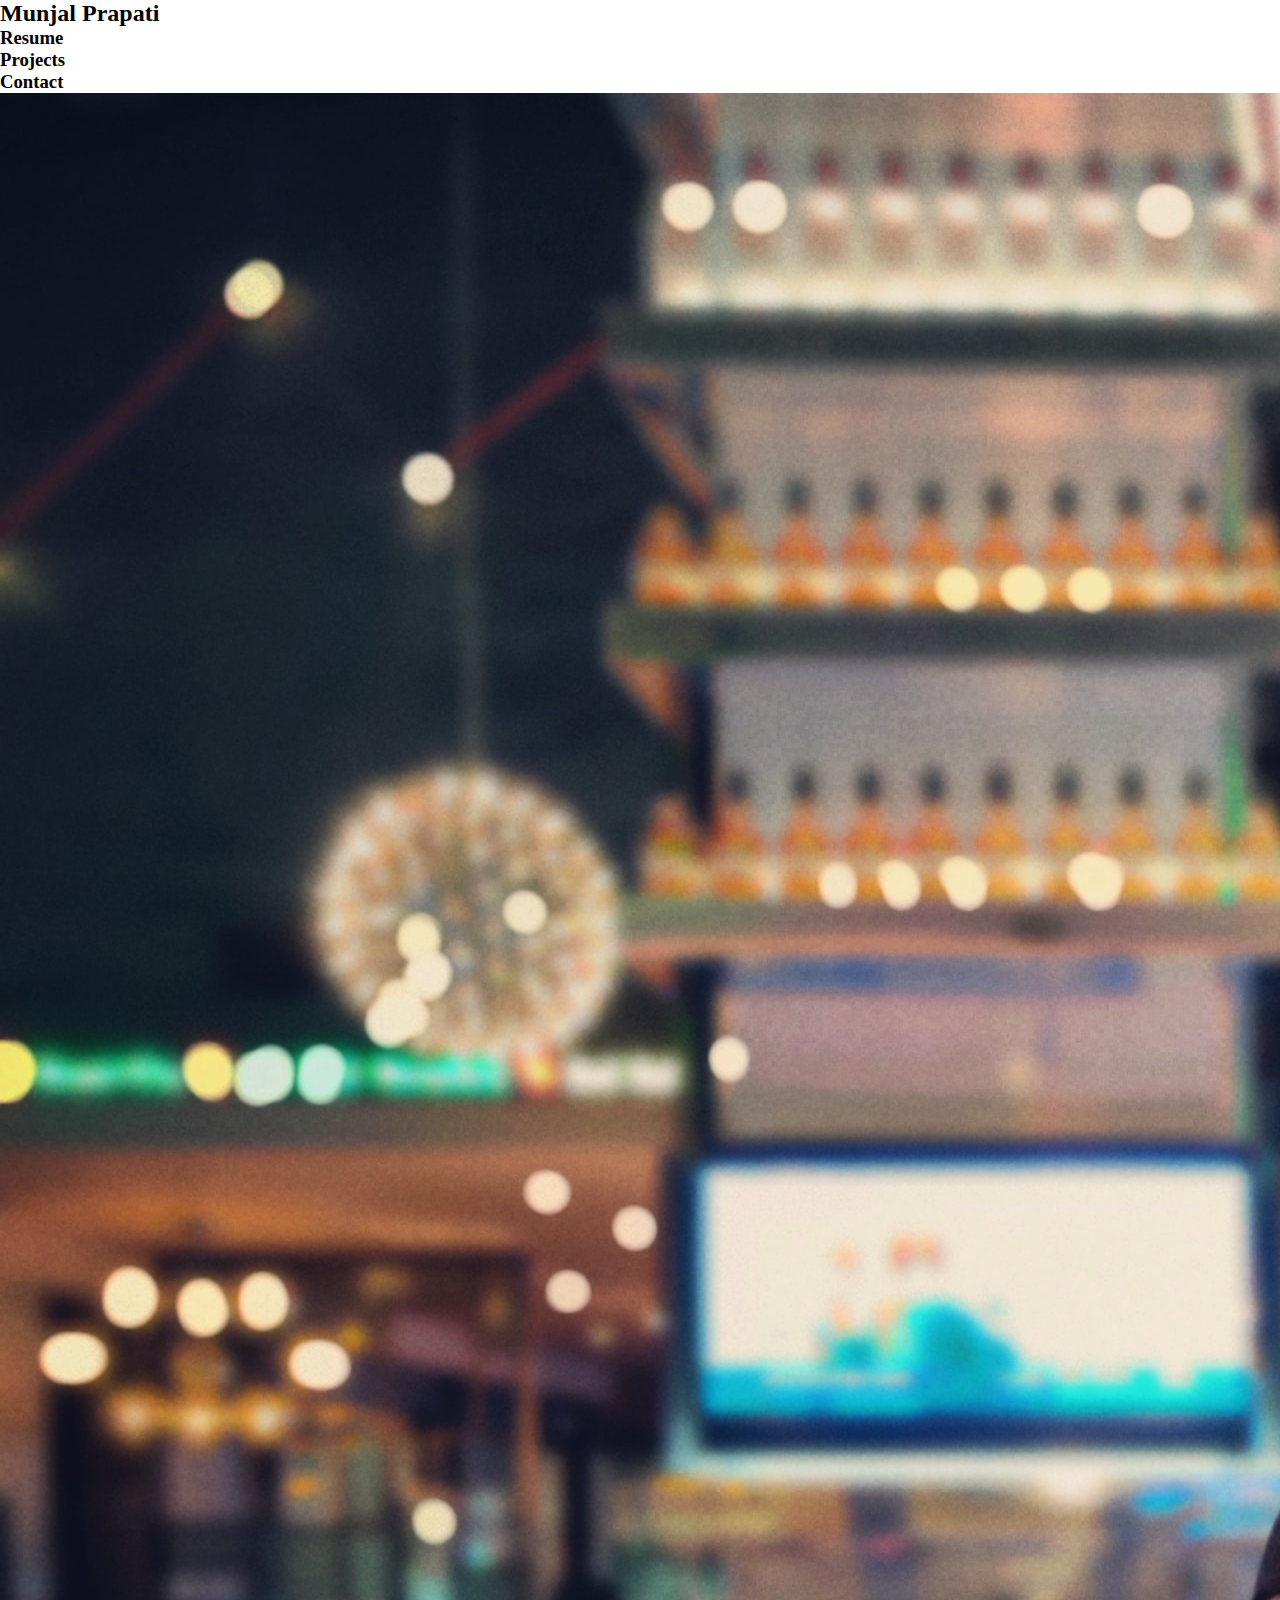
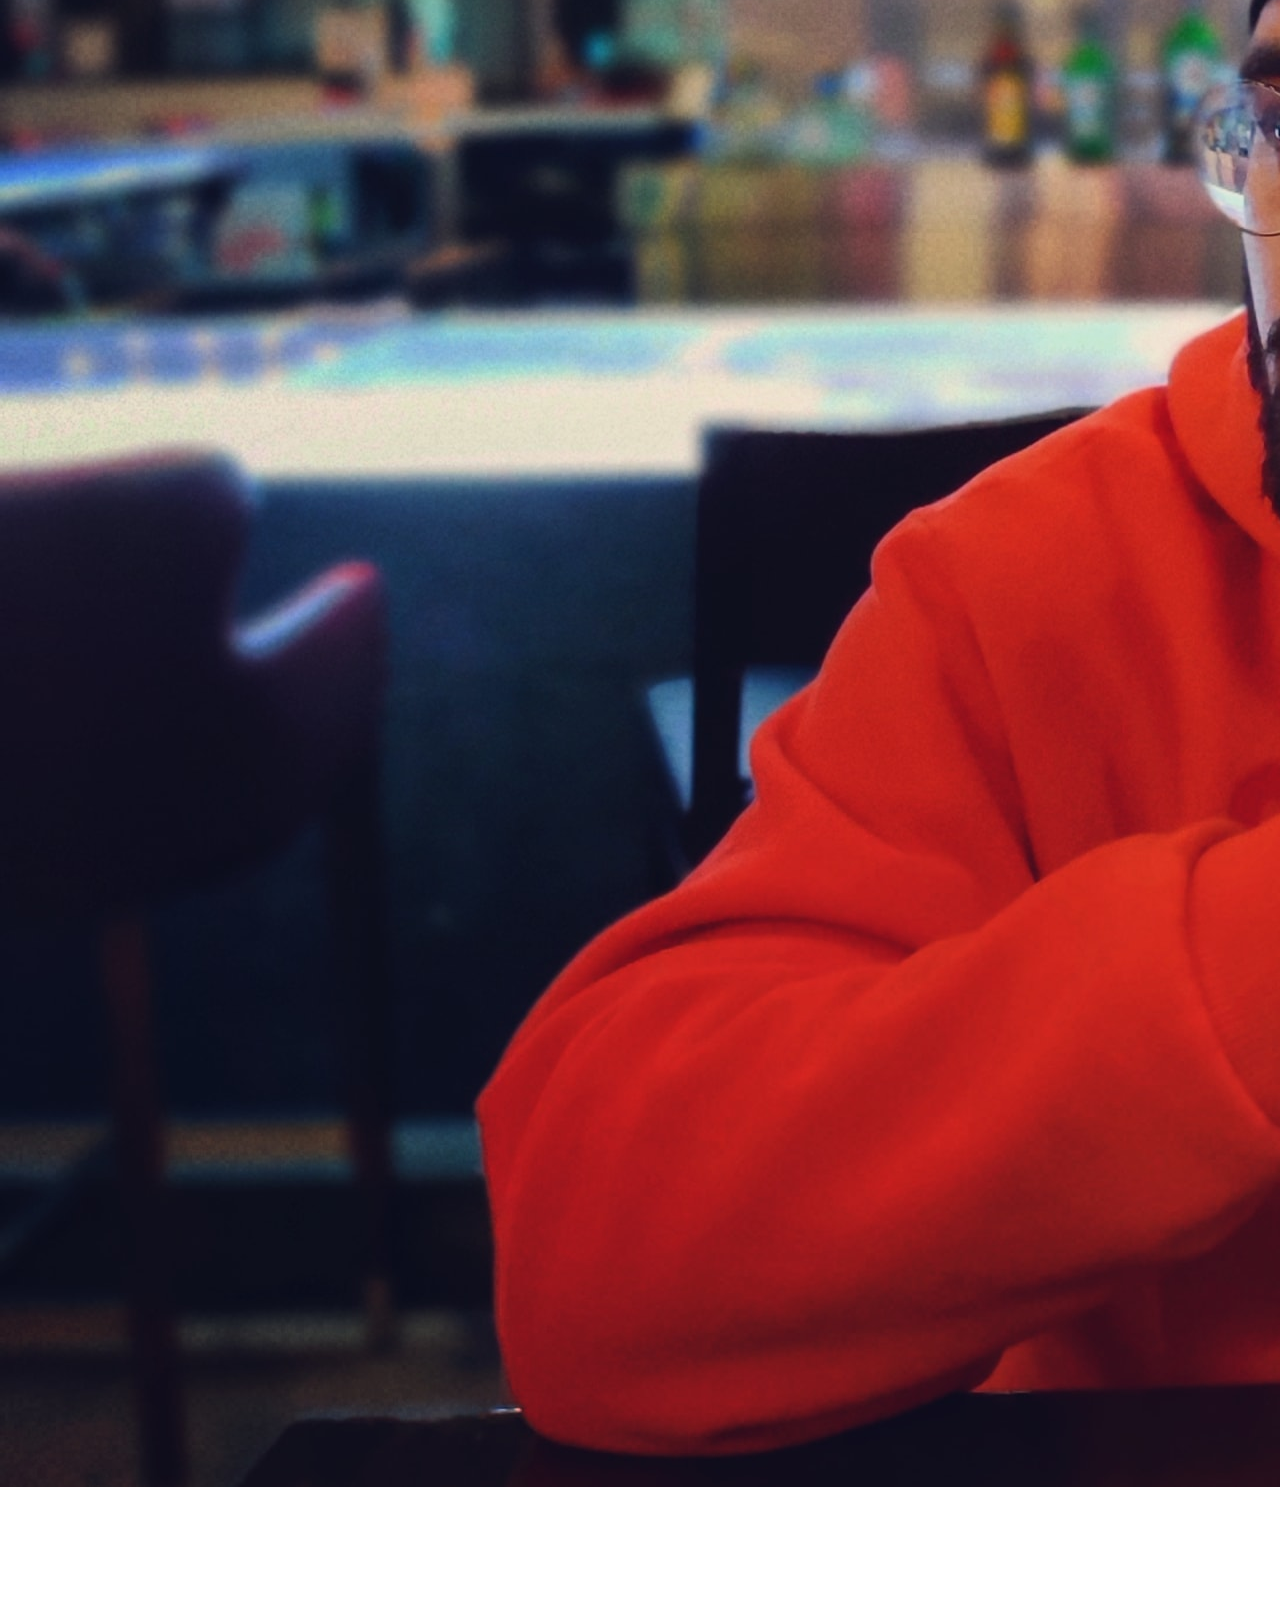
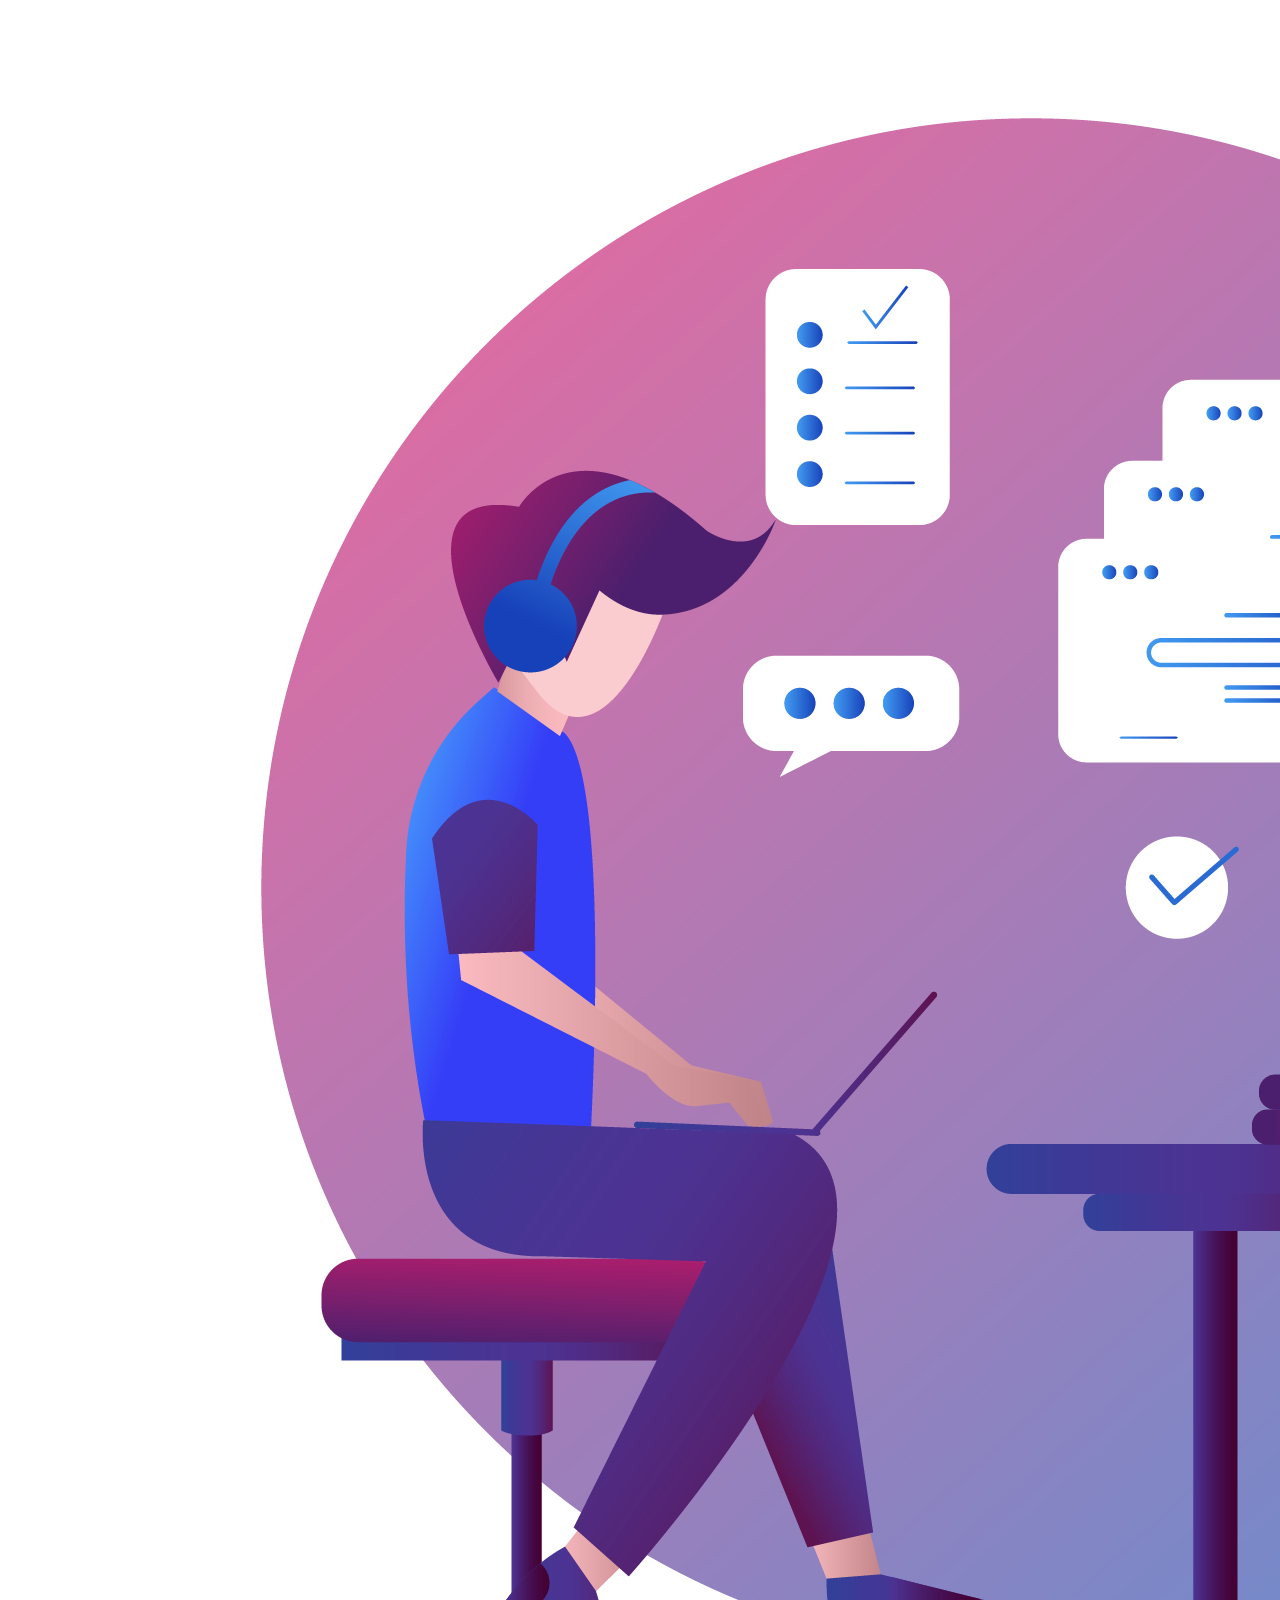
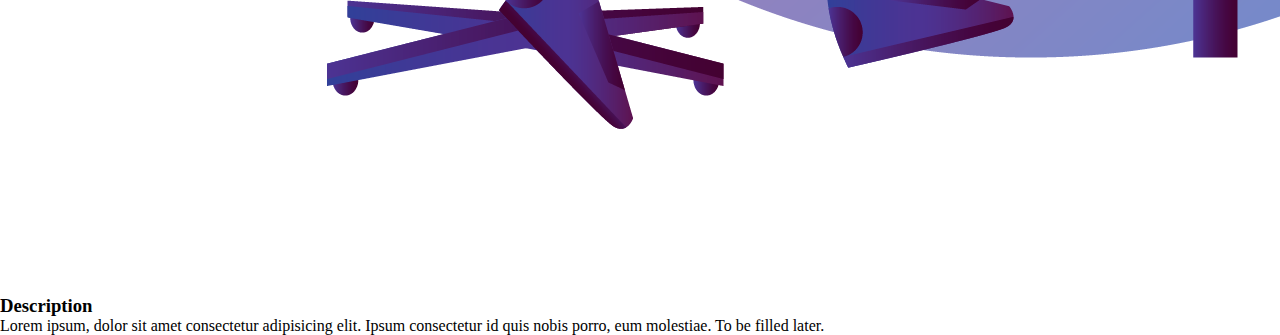
==== index.html @ bd5bcf62 "init" ====
<!DOCTYPE html>
<html lang="en">
<head>
    <meta charset="UTF-8">
    <meta http-equiv="X-UA-Compatible" content="IE=edge">
    <meta name="viewport" content="width=device-width, initial-scale=1.0">
    <title>Portfolio</title>
    <link rel="stylesheet" href="style.css">
</head>
<body>
    <header>
        <nav class="nav-links">
            <h2>Munjal Prapati</h2>
            <h3>Resume</h3>
            <h3>Projects</h3>
            <h3>Contact</h3>

        </nav>
    </header>
    <div class="hero">
        <img src="./img/portfolio_img.jpg" alt="">
    </div>
    <div class="self-desc">
        <img src="./img/coding_photo_1.png" alt="">
        <!-- 
            ---crediting the author---
            <a href='https://pngtree.com/so/programer'>programer png from pngtree.com</a> 
        -->
        <h3>Description</h3>
        <p>Lorem ipsum, dolor sit amet consectetur adipisicing elit. Ipsum consectetur id quis nobis porro, eum molestiae. To be filled later.</p>
    </div>
</body>
</html>
---- style.css ----
* {
  box-sizing: border-box;
  margin: 0;
  padding: 0;
}
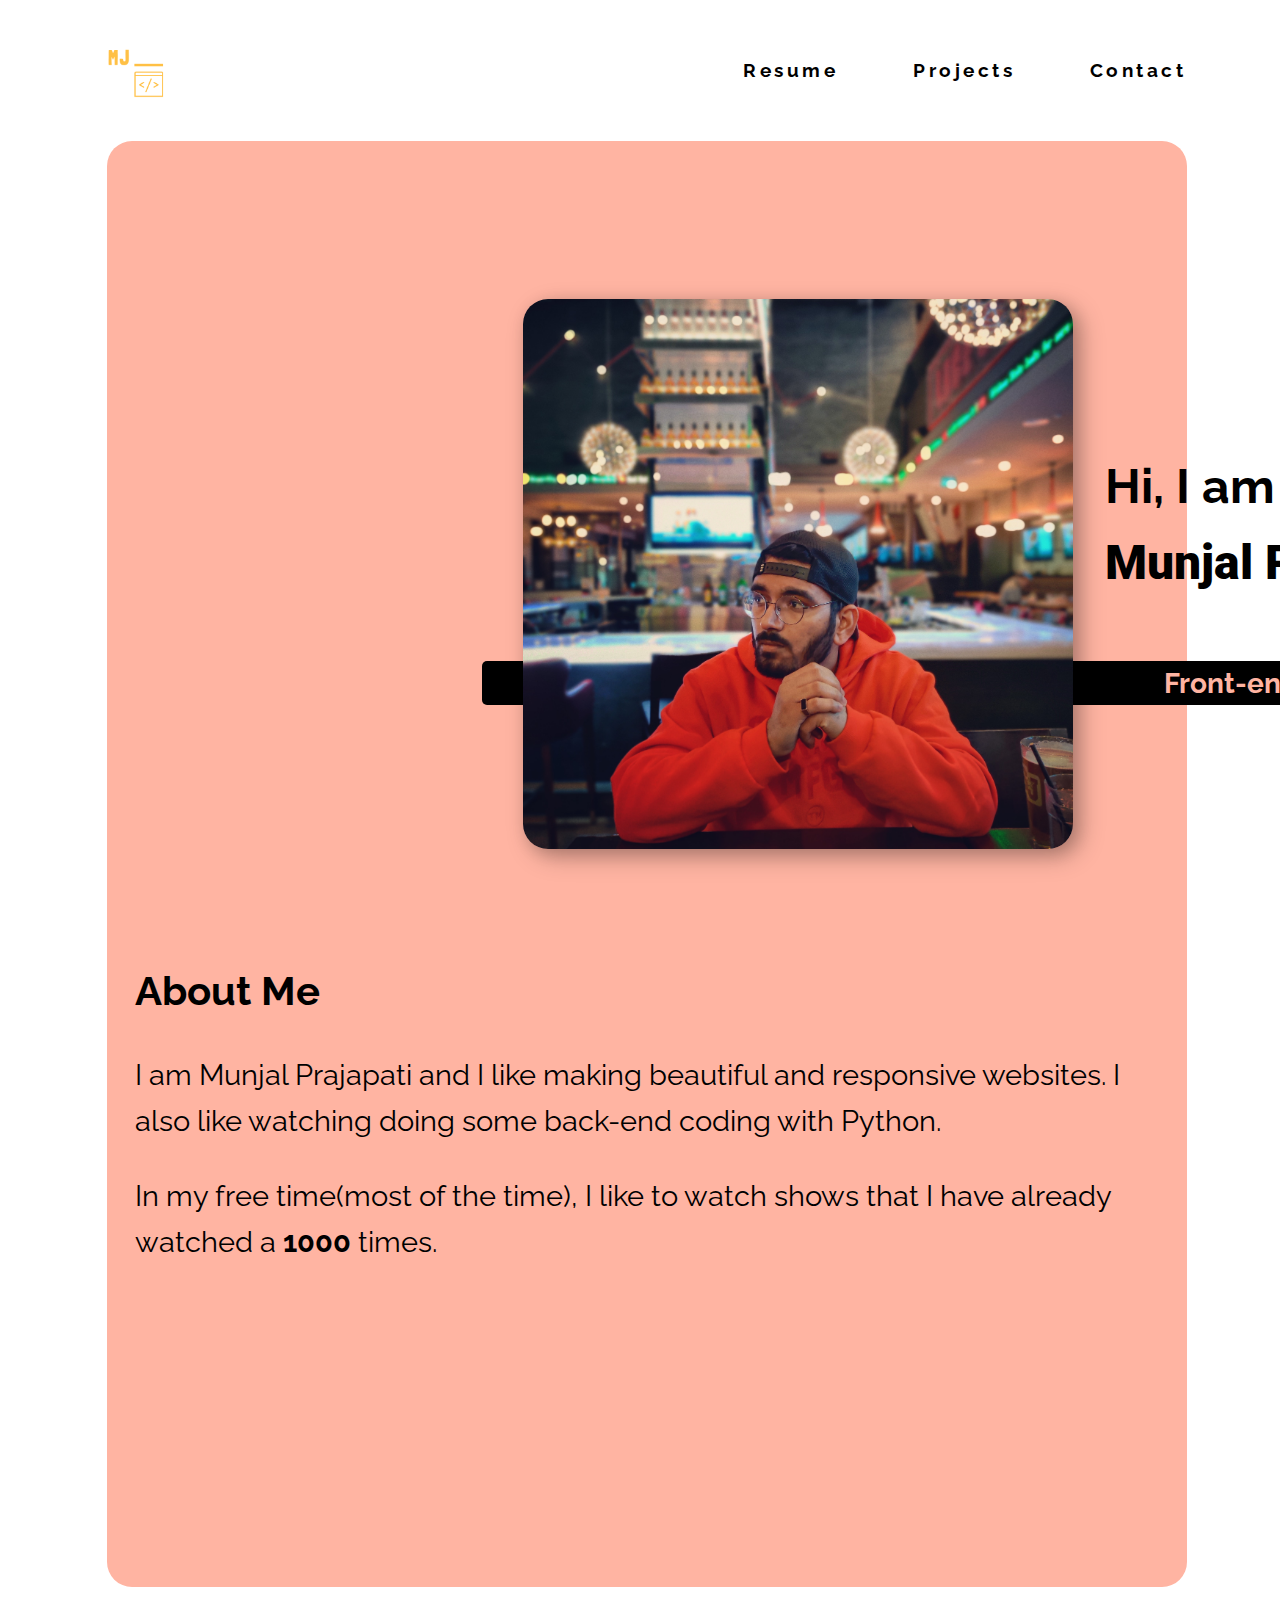
==== commit c6b19595: "init" ====
--- a/index.html
+++ b/index.html
@@ -8,26 +8,39 @@
     <link rel="stylesheet" href="style.css">
 </head>
 <body>
-    <header>
+    <header class="head">
+        <img  class = "logo_img" src="./logo2/logo_transparent.png" alt="">
         <nav class="nav-links">
-            <h2>Munjal Prapati</h2>
-            <h3>Resume</h3>
-            <h3>Projects</h3>
-            <h3>Contact</h3>
+            <!-- <h2 class="logo">&lt;mvp&gt;</h2> -->
+            
+            <h3 onclick="window.location.href='./resume.html'" class="nav-links-1"><span class= "underline--magical">Resume</span></h3>
+            <h3 onclick="window.location.href='./projects.html'" class="nav-links-2"><span class= "underline--magical">Projects</span></h3>
+            <h3 onclick="window.location.href='./contact.html'" class="nav-links-3"><span class= "underline--magical">Contact</span></h3>
 
         </nav>
     </header>
+    <div class="container">
     <div class="hero">
-        <img src="./img/portfolio_img.jpg" alt="">
+        <h3 class="info">Hi, I am <strong class = "strong-name"> Munjal Prajapati</strong></h3>
+        <h4 class="prof">Front-end Developer</h4>
+        <img class = "hero-img" src="./img/portfolio_img.jpg" alt="">
+        
     </div>
-    <div class="self-desc">
-        <img src="./img/coding_photo_1.png" alt="">
+    <div class="desc-content">
+        <!-- <img class="coding_img" src="./img/coding_photo_1.png" alt=""> -->
         <!-- 
             ---crediting the author---
             <a href='https://pngtree.com/so/programer'>programer png from pngtree.com</a> 
         -->
-        <h3>Description</h3>
-        <p>Lorem ipsum, dolor sit amet consectetur adipisicing elit. Ipsum consectetur id quis nobis porro, eum molestiae. To be filled later.</p>
+    <div class="self-desc">
+        
+        <h3 class="self-desc-heading"><span class = "underline--magical2">About Me</span></h3>
+        <p class="self-desc-info">I am Munjal Prajapati and I like making beautiful and responsive websites.
+            I also like watching doing some back-end coding with Python.
+        </p>
+        <p class="self-desc-info">In my free time(most of the time), I like to watch shows that I have already watched a <strong>1000</strong> times.</p>
     </div>
+    </div>
+</div>
 </body>
 </html>--- a/style.css
+++ b/style.css
@@ -1,5 +1,176 @@
-* {
+@import url("https://fonts.googleapis.com/css2?family=Raleway:wght@200&display=swap");
+@import url("https://fonts.googleapis.com/css2?family=Roboto:wght@900&display=swap");
+@import url("https://fonts.googleapis.com/css2?family=Major+Mono+Display&display=swap");
+@import url("https://fonts.googleapis.com/css2?family=Roboto+Mono&display=swap");
+*,
+*::before,
+*::after {
   box-sizing: border-box;
   margin: 0;
   padding: 0;
 }
+
+:root {
+  --fw-reg: 300;
+  --fw-bold: 900;
+  --fs-body: 1rem;
+}
+
+body {
+  font-family: "Raleway", sans-serif;
+  font-size: var(--fw-body);
+  /* background-color: #012a36; */
+
+  line-height: 1.6;
+}
+.head {
+  height: 5vh;
+  display: flex;
+  align-items: center;
+  margin-top: 3em;
+}
+
+.nav-links {
+  /* font-family: "Major Mono Display", monospace; */
+
+  display: flex;
+  justify-content: space-between;
+  align-items: center;
+  font-size: 1rem;
+}
+
+a {
+  text-decoration: none;
+}
+
+.logo_img {
+  height: 12em;
+  cursor: pointer;
+  margin-right: auto;
+}
+/* .logo {
+  font-family: "Roboto Mono", monospace;
+  font-size: 2rem;
+  margin-right: auto;
+  margin-left: 3em;
+} */
+.nav-links h3 {
+  cursor: pointer;
+  margin: 0 2em;
+  letter-spacing: 3.5px;
+}
+.nav-links-3 {
+  padding-right: 3em;
+}
+.container {
+  margin: 3em 5.8em 3em 6.7em;
+  padding-bottom: 3em;
+  background-color: #ffb4a2;
+  border-radius: 25px;
+  height: 100%;
+}
+.hero {
+  min-height: 82vh;
+  align-items: center;
+  padding-top: 4em;
+  font-size: 2rem;
+  display: grid;
+  width: min-content;
+  margin: 0 13em;
+  grid-column-gap: 1em;
+  grid-template-areas:
+    "img info"
+    "img prof";
+  grid-template-columns: min-content max-content;
+}
+.strong-name {
+  font-family: "Roboto", sans-serif;
+  display: block;
+}
+.info {
+  color: black;
+  margin-top: 2.5em;
+  font-size: 3rem;
+}
+.prof {
+  margin-bottom: 2em;
+  /* background: #c2847a; */
+  background: #000000;
+  color: #ffb4a2;
+  align-self: start;
+  grid-column: -1/1;
+  grid-row: 2;
+  text-align: right;
+  position: relative;
+  left: -1.5em;
+  padding-right: 0.5em;
+  width: calc(100% + 1.5em);
+  font-size: 1.72rem;
+  border-radius: 5px;
+}
+
+.hero-img {
+  display: block;
+  grid-area: img;
+  height: 550px;
+  width: auto;
+  padding: 0px 0px;
+  position: relative;
+  box-shadow: 0.25em 0.25em 0.75em rgba(0, 0, 0, 0.25),
+    0.125em 0.125em 0.5em rgba(0, 0, 0, 0.15);
+  /* object-fit: contain; */
+  border-radius: 25px;
+}
+.desc-content {
+  /* display: grid;
+  grid-template-columns: 20% 50%; */
+  align-items: center;
+  justify-content: center;
+  justify-items: center;
+}
+.self-desc {
+  margin: 5em 3em;
+  height: 500px;
+  width: auto;
+  color: black;
+
+  /* display: grid;
+  grid-template-rows: 1fr 1fr; */
+}
+.self-desc-heading {
+  font-size: 2.5rem;
+}
+.self-desc-info {
+  font-size: 1.8rem;
+  display: block;
+  width: 80vw;
+  margin-top: 1em;
+}
+.coding_img {
+  height: 400px;
+  box-shadow: 0.25em 0.25em 0.75em rgba(175, 162, 43, 0.25),
+    0.125em 0.125em 0.5em rgba(168, 154, 22, 0.15);
+}
+
+.underline--magical {
+  background-image: linear-gradient(120deg, #ffb4a2 10%, #ffb4a2 100%);
+  background-repeat: no-repeat;
+  background-size: 0 0.2em;
+  background-position: 0 88%;
+  transition: background-size 0.25s ease-in;
+  border-radius: 50px;
+}
+.underline--magical:hover {
+  background-size: 100% 10%;
+}
+.underline--magical2 {
+  background-image: linear-gradient(120deg, #000000 10%, #000000 100%);
+  background-repeat: no-repeat;
+  background-size: 0 0.2em;
+  background-position: 0 88%;
+  transition: background-size 0.25s ease-in;
+  border-radius: 50px;
+}
+.underline--magical2:hover {
+  background-size: 100% 10%;
+}
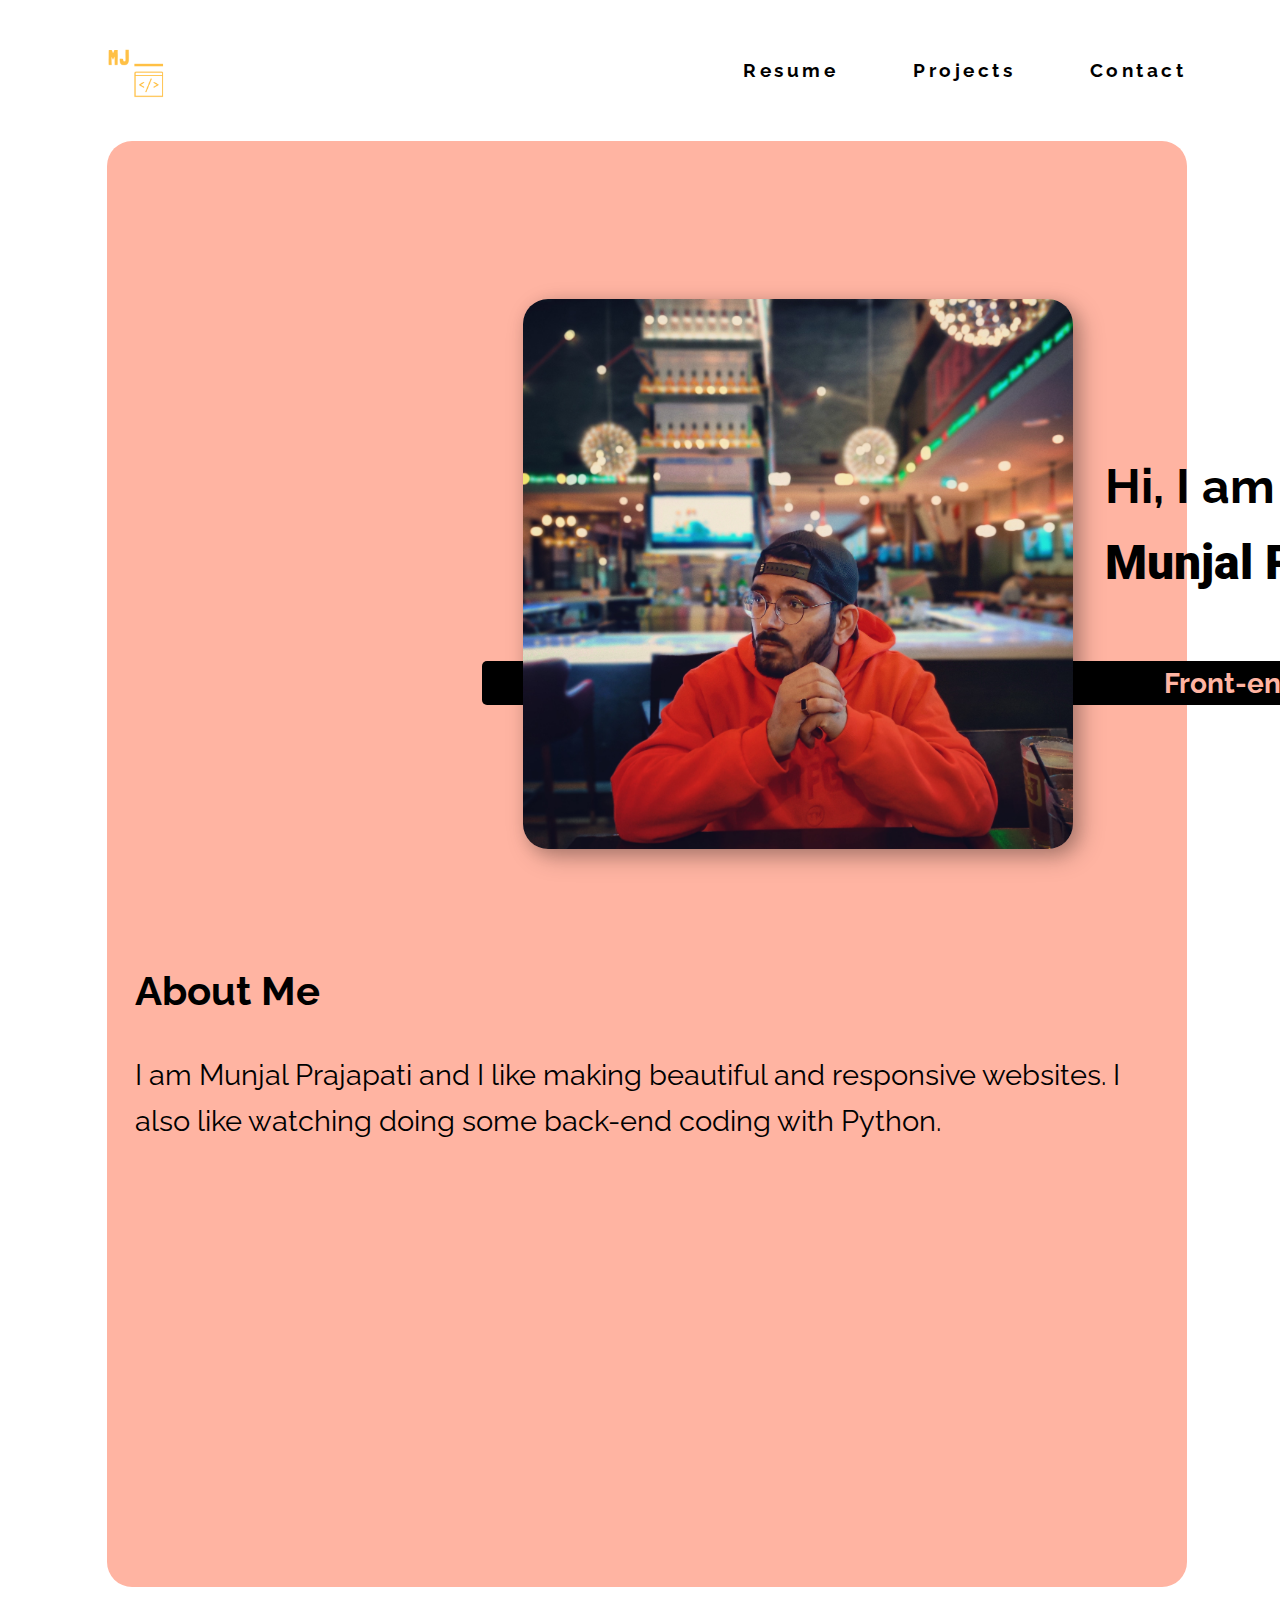
==== commit 5dd22c3a: "self-desc changes" ====
--- a/index.html
+++ b/index.html
@@ -34,11 +34,11 @@
         -->
     <div class="self-desc">
         
-        <h3 class="self-desc-heading"><span class = "underline--magical2">About Me</span></h3>
+        <h3 class="self-desc-heading">About Me</h3>
         <p class="self-desc-info">I am Munjal Prajapati and I like making beautiful and responsive websites.
             I also like watching doing some back-end coding with Python.
         </p>
-        <p class="self-desc-info">In my free time(most of the time), I like to watch shows that I have already watched a <strong>1000</strong> times.</p>
+        
     </div>
     </div>
 </div>
